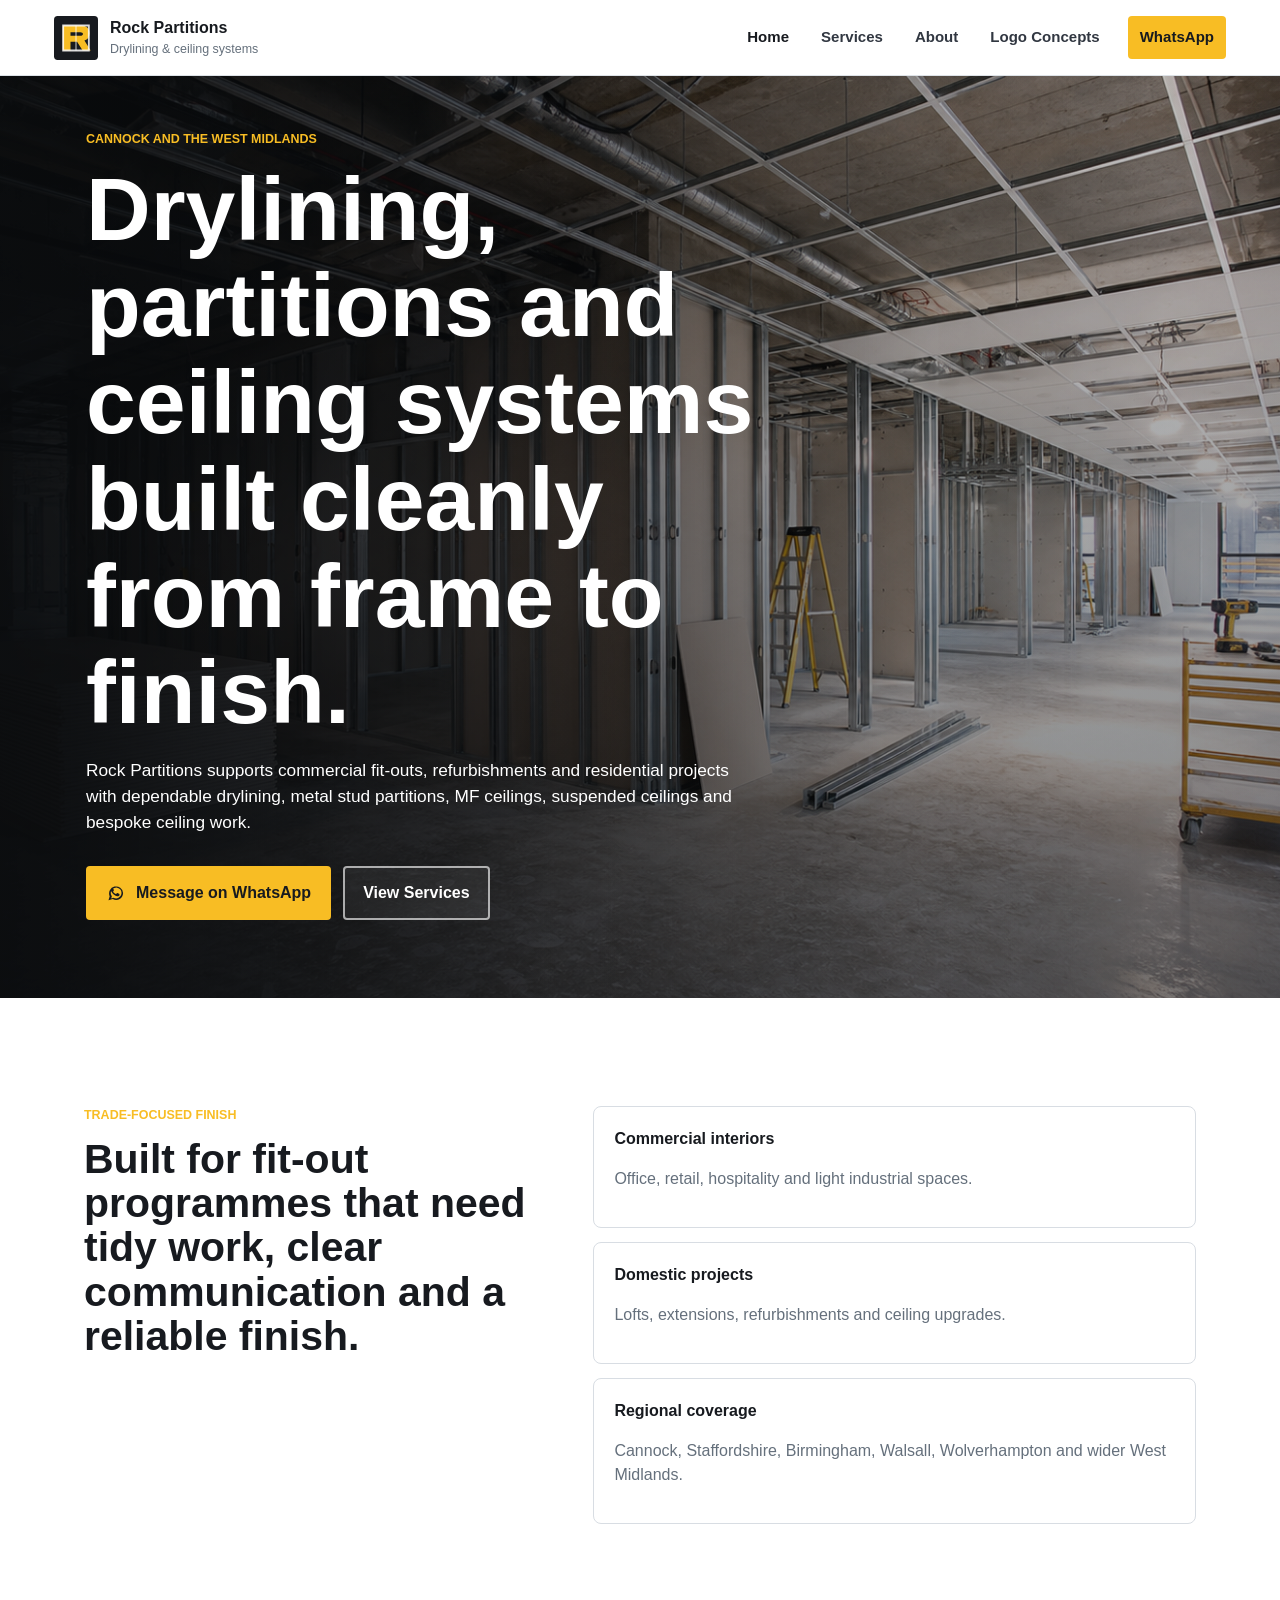
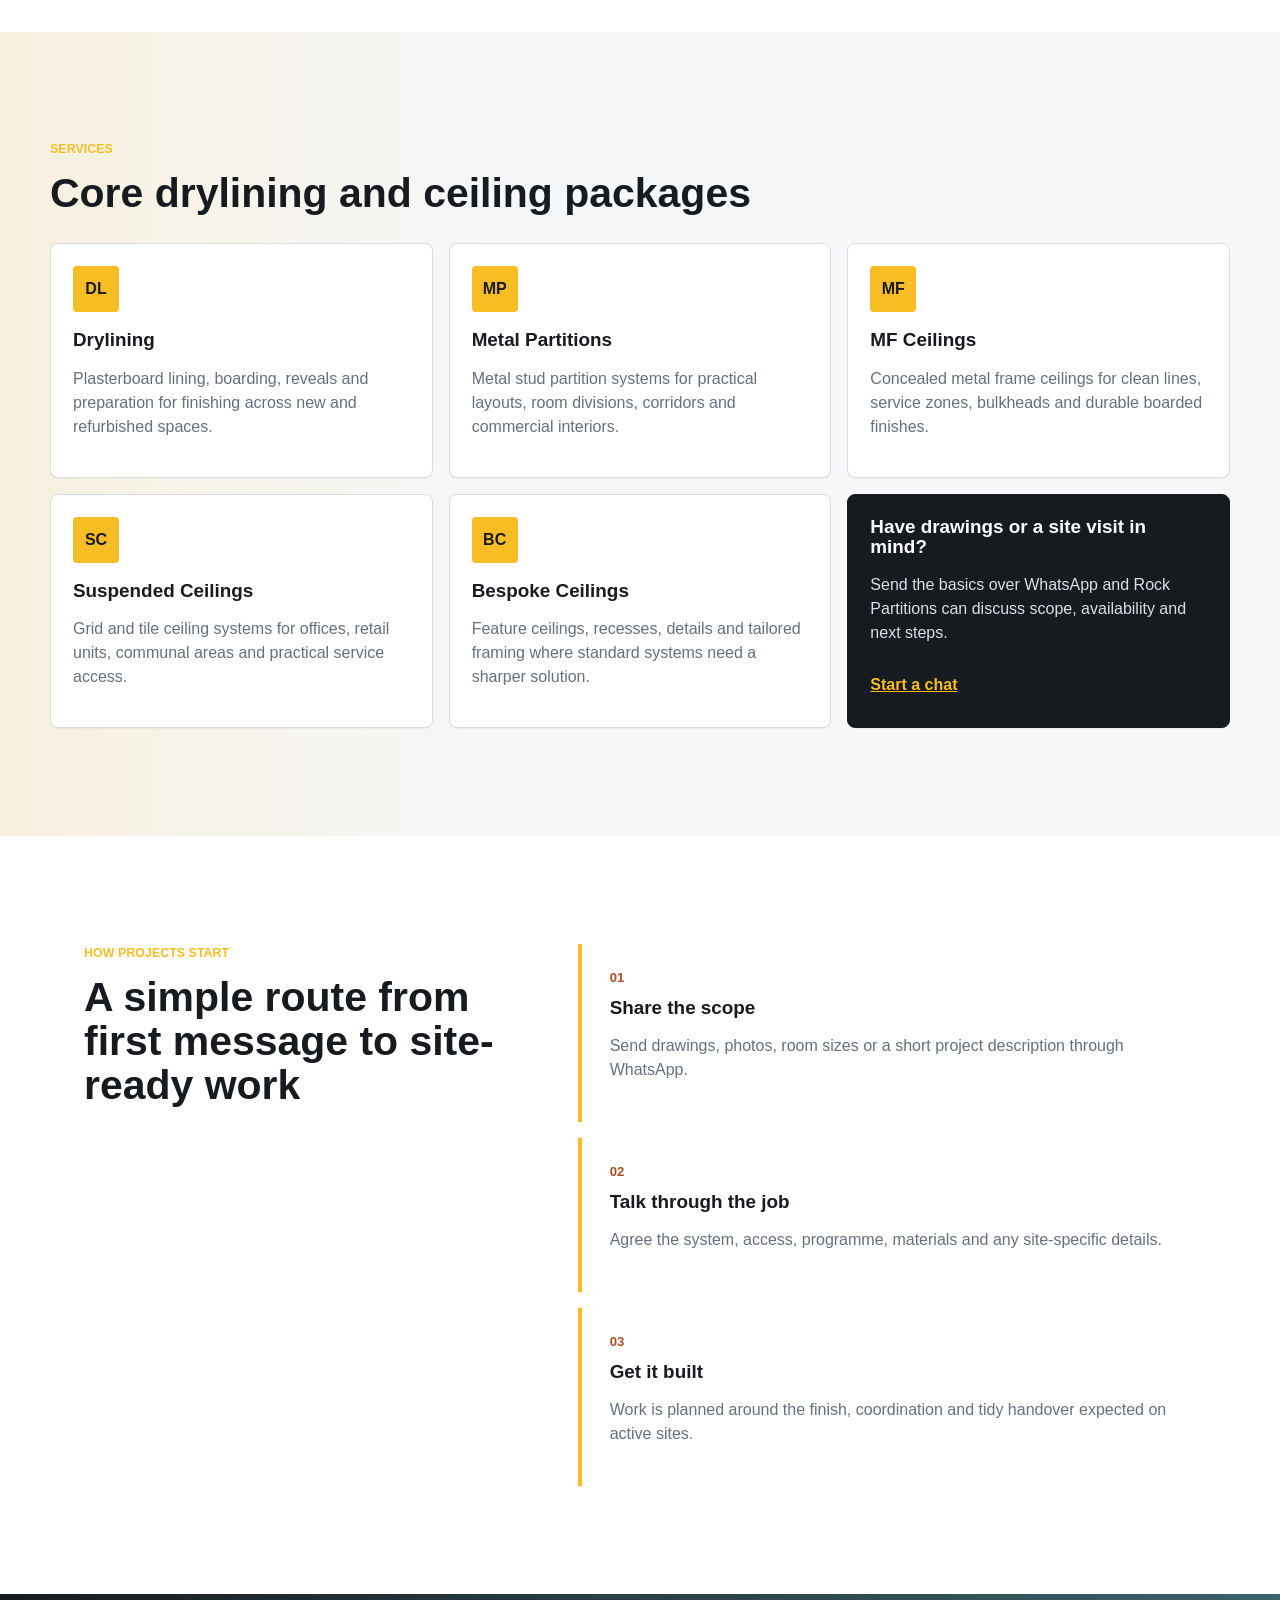
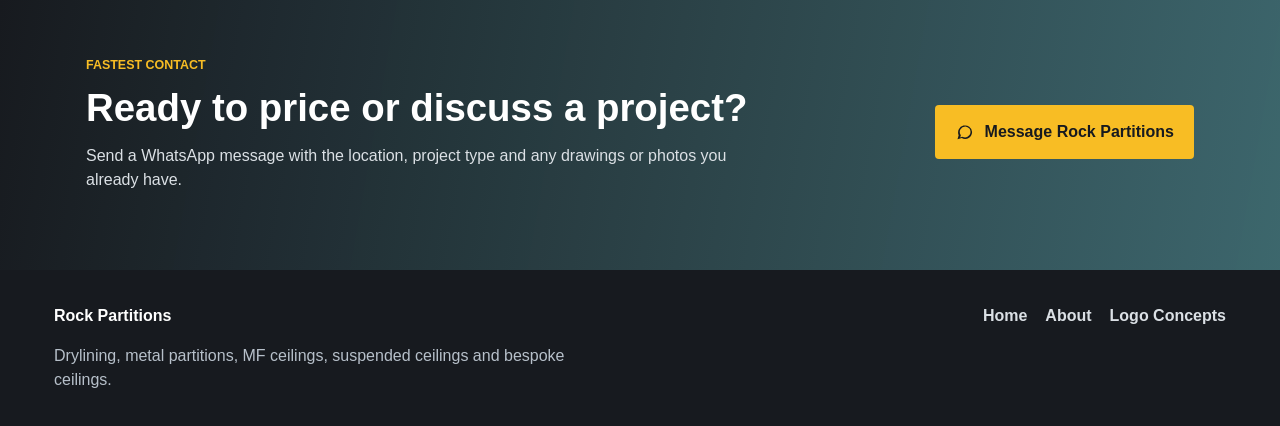
==== index.html @ 580cac14 "Add files via upload" ====
<!doctype html>
<html lang="en">
  <head>
    <meta charset="utf-8">
    <meta name="viewport" content="width=device-width, initial-scale=1">
    <title>Rock Partitions | Drylining, Partitions & Ceilings in Cannock</title>
    <meta
      name="description"
      content="Rock Partitions provides drylining, metal partitions, MF ceilings, suspended ceilings and bespoke ceiling work across Cannock and the West Midlands."
    >
    <link rel="icon" href="assets/logos/rock-partitions-mark.svg" type="image/svg+xml">
    <link rel="stylesheet" href="styles.css">
  </head>
  <body>
    <header class="site-header">
      <a class="brand" href="index.html" aria-label="Rock Partitions home">
        <img src="assets/logos/rock-partitions-mark.svg" alt="" width="44" height="44">
        <span>
          <strong>Rock Partitions</strong>
          <small>Drylining & ceiling systems</small>
        </span>
      </a>
      <button class="nav-toggle" type="button" aria-expanded="false" aria-controls="site-nav">
        <span class="sr-only">Menu</span>
        <span></span>
        <span></span>
        <span></span>
      </button>
      <nav id="site-nav" class="site-nav" aria-label="Main navigation">
        <a href="index.html" aria-current="page">Home</a>
        <a href="#services">Services</a>
        <a href="about.html">About</a>
        <a href="logos.html">Logo Concepts</a>
        <a class="nav-cta" href="https://wa.me/447775029205?text=Hi%20Rock%20Partitions%2C%20I%27d%20like%20to%20discuss%20a%20project." target="_blank" rel="noopener">WhatsApp</a>
      </nav>
    </header>

    <main>
      <section class="hero">
        <picture>
          <img src="assets/images/commercial-fitout-hero.png" alt="Commercial interior with metal stud partitions and suspended ceiling grid under construction">
        </picture>
        <div class="hero-content">
          <p class="eyebrow">Cannock and the West Midlands</p>
          <h1>Drylining, partitions and ceiling systems built cleanly from frame to finish.</h1>
          <p>
            Rock Partitions supports commercial fit-outs, refurbishments and residential projects
            with dependable drylining, metal stud partitions, MF ceilings, suspended ceilings and
            bespoke ceiling work.
          </p>
          <div class="button-row">
            <a class="button button-primary" href="https://wa.me/447775029205?text=Hi%20Rock%20Partitions%2C%20I%27d%20like%20to%20discuss%20a%20project." target="_blank" rel="noopener">
              <svg aria-hidden="true" viewBox="0 0 24 24"><path d="M20.5 11.9a8.4 8.4 0 0 1-12.4 7.4L3 20.7l1.4-4.9a8.4 8.4 0 1 1 16.1-3.9Zm-8.1-6.6a6.6 6.6 0 0 0-5.7 10l.3.5-.8 2.7 2.8-.8.5.3a6.6 6.6 0 1 0 2.9-12.7Zm3.9 9.5c-.2.6-1.1 1-1.6 1.1-.4.1-1 .2-3.2-.7-2.7-1.1-4.4-3.9-4.5-4.1-.1-.1-1.1-1.4-1.1-2.7s.7-1.9.9-2.2c.2-.2.5-.3.7-.3h.5c.2 0 .4 0 .6.5l.8 1.9c.1.2.1.4 0 .6l-.4.6-.3.4c-.1.1-.2.3-.1.5.1.2.6 1 1.3 1.6.9.8 1.6 1 1.9 1.2.2.1.4.1.5-.1l.8-1c.2-.2.4-.2.6-.1l1.9.9c.3.1.5.2.6.4 0 .1 0 .7-.2 1.3Z"/></svg>
              Message on WhatsApp
            </a>
            <a class="button button-secondary" href="#services">View Services</a>
          </div>
        </div>
      </section>

      <section class="intro section">
        <div class="section-heading">
          <p class="eyebrow">Trade-focused finish</p>
          <h2>Built for fit-out programmes that need tidy work, clear communication and a reliable finish.</h2>
        </div>
        <div class="intro-grid">
          <div>
            <strong>Commercial interiors</strong>
            <p>Office, retail, hospitality and light industrial spaces.</p>
          </div>
          <div>
            <strong>Domestic projects</strong>
            <p>Lofts, extensions, refurbishments and ceiling upgrades.</p>
          </div>
          <div>
            <strong>Regional coverage</strong>
            <p>Cannock, Staffordshire, Birmingham, Walsall, Wolverhampton and wider West Midlands.</p>
          </div>
        </div>
      </section>

      <section id="services" class="section services">
        <div class="section-heading">
          <p class="eyebrow">Services</p>
          <h2>Core drylining and ceiling packages</h2>
        </div>
        <div class="service-grid">
          <article class="service-card">
            <span class="service-icon">DL</span>
            <h3>Drylining</h3>
            <p>Plasterboard lining, boarding, reveals and preparation for finishing across new and refurbished spaces.</p>
          </article>
          <article class="service-card">
            <span class="service-icon">MP</span>
            <h3>Metal Partitions</h3>
            <p>Metal stud partition systems for practical layouts, room divisions, corridors and commercial interiors.</p>
          </article>
          <article class="service-card">
            <span class="service-icon">MF</span>
            <h3>MF Ceilings</h3>
            <p>Concealed metal frame ceilings for clean lines, service zones, bulkheads and durable boarded finishes.</p>
          </article>
          <article class="service-card">
            <span class="service-icon">SC</span>
            <h3>Suspended Ceilings</h3>
            <p>Grid and tile ceiling systems for offices, retail units, communal areas and practical service access.</p>
          </article>
          <article class="service-card">
            <span class="service-icon">BC</span>
            <h3>Bespoke Ceilings</h3>
            <p>Feature ceilings, recesses, details and tailored framing where standard systems need a sharper solution.</p>
          </article>
          <article class="service-card callout-card">
            <h3>Have drawings or a site visit in mind?</h3>
            <p>Send the basics over WhatsApp and Rock Partitions can discuss scope, availability and next steps.</p>
            <a href="https://wa.me/447775029205?text=Hi%20Rock%20Partitions%2C%20I%20have%20drawings%20or%20a%20site%20visit%20to%20discuss." target="_blank" rel="noopener">Start a chat</a>
          </article>
        </div>
      </section>

      <section class="process section">
        <div class="section-heading">
          <p class="eyebrow">How projects start</p>
          <h2>A simple route from first message to site-ready work</h2>
        </div>
        <ol class="steps">
          <li>
            <span>01</span>
            <h3>Share the scope</h3>
            <p>Send drawings, photos, room sizes or a short project description through WhatsApp.</p>
          </li>
          <li>
            <span>02</span>
            <h3>Talk through the job</h3>
            <p>Agree the system, access, programme, materials and any site-specific details.</p>
          </li>
          <li>
            <span>03</span>
            <h3>Get it built</h3>
            <p>Work is planned around the finish, coordination and tidy handover expected on active sites.</p>
          </li>
        </ol>
      </section>

      <section class="contact-band">
        <div>
          <p class="eyebrow">Fastest contact</p>
          <h2>Ready to price or discuss a project?</h2>
          <p>Send a WhatsApp message with the location, project type and any drawings or photos you already have.</p>
        </div>
        <a class="button button-primary" href="https://wa.me/447775029205?text=Hi%20Rock%20Partitions%2C%20I%27d%20like%20to%20discuss%20a%20project." target="_blank" rel="noopener">
          <svg aria-hidden="true" viewBox="0 0 24 24"><path d="M20.5 11.9a8.4 8.4 0 0 1-12.4 7.4L3 20.7l1.4-4.9a8.4 8.4 0 1 1 16.1-3.9Zm-8.1-6.6a6.6 6.6 0 0 0-5.7 10l.3.5-.8 2.7 2.8-.8.5.3a6.6 6.6 0 1 0 2.9-12.7Z"/></svg>
          Message Rock Partitions
        </a>
      </section>
    </main>

    <footer class="site-footer">
      <div>
        <strong>Rock Partitions</strong>
        <p>Drylining, metal partitions, MF ceilings, suspended ceilings and bespoke ceilings.</p>
      </div>
      <nav aria-label="Footer navigation">
        <a href="index.html">Home</a>
        <a href="about.html">About</a>
        <a href="logos.html">Logo Concepts</a>
      </nav>
    </footer>
    <script src="scripts/main.js"></script>
  </body>
</html>
---- styles.css ----
:root {
  --ink: #171a1f;
  --ink-soft: #313741;
  --steel: #65707c;
  --line: #d8dde3;
  --mist: #f6f7f8;
  --white: #ffffff;
  --yellow: #f8bd24;
  --yellow-deep: #ca8a04;
  --oxide: #ad4d22;
  --teal: #416f75;
  --shadow: 0 20px 48px rgba(23, 26, 31, 0.12);
  --max: 1180px;
}

* {
  box-sizing: border-box;
}

html {
  scroll-behavior: smooth;
}

body {
  margin: 0;
  color: var(--ink);
  background: var(--white);
  font-family: Arial, Helvetica, sans-serif;
  line-height: 1.5;
  overflow-x: hidden;
}

img,
svg {
  display: block;
  max-width: 100%;
}

a {
  color: inherit;
}

.sr-only {
  position: absolute;
  width: 1px;
  height: 1px;
  padding: 0;
  margin: -1px;
  overflow: hidden;
  clip: rect(0, 0, 0, 0);
  border: 0;
}

.site-header {
  position: sticky;
  top: 0;
  z-index: 20;
  display: flex;
  align-items: center;
  justify-content: space-between;
  min-height: 76px;
  padding: 12px clamp(18px, 5vw, 54px);
  background: rgba(255, 255, 255, 0.94);
  border-bottom: 1px solid rgba(216, 221, 227, 0.85);
  backdrop-filter: blur(16px);
}

.brand {
  display: inline-flex;
  align-items: center;
  gap: 12px;
  min-width: 0;
  max-width: calc(100% - 58px);
  text-decoration: none;
}

.brand img {
  flex: 0 0 44px;
}

.brand strong {
  display: block;
  font-size: 1rem;
  letter-spacing: 0;
}

.brand small {
  display: block;
  color: var(--steel);
  font-size: 0.78rem;
}

.site-nav {
  display: flex;
  align-items: center;
  gap: 8px;
}

.site-nav a {
  min-height: 40px;
  padding: 10px 12px;
  color: var(--ink-soft);
  font-size: 0.94rem;
  font-weight: 700;
  text-decoration: none;
}

.site-nav a:hover,
.site-nav a[aria-current="page"] {
  color: var(--ink);
}

.site-nav .nav-cta {
  display: inline-flex;
  align-items: center;
  margin-left: 8px;
  border-radius: 4px;
  color: var(--ink);
  background: var(--yellow);
}

.nav-toggle {
  display: none;
  flex: 0 0 44px;
  width: 44px;
  height: 44px;
  padding: 0;
  border: 1px solid #aeb7c2;
  border-radius: 4px;
  background: var(--white);
}

.nav-toggle span:not(.sr-only) {
  display: block;
  width: 20px;
  height: 2px;
  margin: 5px auto;
  background: var(--ink);
}

.hero {
  position: relative;
  display: grid;
  min-height: calc(100vh - 76px);
  overflow: hidden;
  background: var(--ink);
}

.hero picture,
.hero img {
  grid-area: 1 / 1;
  width: 100%;
  height: 100%;
}

.hero::after {
  content: "";
  z-index: 1;
  grid-area: 1 / 1;
  background:
    linear-gradient(90deg, rgba(10, 12, 14, 0.88) 0%, rgba(10, 12, 14, 0.62) 35%, rgba(10, 12, 14, 0.18) 72%),
    linear-gradient(0deg, rgba(10, 12, 14, 0.42), rgba(10, 12, 14, 0.06));
}

.hero img {
  object-fit: cover;
}

.hero-content {
  position: relative;
  z-index: 2;
  grid-area: 1 / 1;
  align-self: center;
  width: min(720px, calc(100% - 36px));
  margin-left: clamp(18px, 7vw, 86px);
  padding: 54px 0 78px;
  color: var(--white);
}

.eyebrow {
  margin: 0 0 12px;
  color: var(--yellow);
  font-size: 0.78rem;
  font-weight: 800;
  text-transform: uppercase;
  letter-spacing: 0;
}

h1,
h2,
h3,
p {
  overflow-wrap: anywhere;
}

h1,
h2,
h3 {
  margin: 0;
  line-height: 1.08;
}

h1 {
  max-width: 760px;
  font-size: clamp(2.45rem, 7vw, 5.6rem);
}

h2 {
  max-width: 780px;
  font-size: clamp(1.75rem, 3.2vw, 3rem);
}

h3 {
  font-size: 1.18rem;
}

.hero-content p:not(.eyebrow),
.page-hero p,
.section-heading + .rich-copy p {
  max-width: 660px;
  font-size: 1.08rem;
}

.button-row {
  display: flex;
  flex-wrap: wrap;
  gap: 12px;
  margin-top: 30px;
}

.button {
  display: inline-flex;
  align-items: center;
  justify-content: center;
  gap: 10px;
  min-height: 48px;
  padding: 13px 18px;
  border: 2px solid transparent;
  border-radius: 4px;
  font-weight: 800;
  text-decoration: none;
}

.button svg {
  width: 20px;
  height: 20px;
  fill: currentColor;
}

.button-primary {
  color: var(--ink);
  background: var(--yellow);
}

.button-primary:hover {
  background: #ffd44f;
}

.button-secondary {
  color: var(--white);
  border-color: rgba(255, 255, 255, 0.62);
  background: rgba(255, 255, 255, 0.06);
}

.section {
  max-width: var(--max);
  margin: 0 auto;
  padding: clamp(64px, 9vw, 108px) clamp(18px, 5vw, 34px);
}

.section-heading {
  margin-bottom: 28px;
}

.intro {
  display: grid;
  grid-template-columns: minmax(0, 0.85fr) minmax(0, 1.15fr);
  gap: clamp(28px, 5vw, 70px);
}

.intro-grid {
  display: grid;
  gap: 14px;
}

.intro-grid div,
.service-card,
.team-card,
.logo-card {
  border: 1px solid var(--line);
  border-radius: 8px;
  background: var(--white);
}

.intro-grid div {
  padding: 20px;
}

.intro-grid strong {
  display: block;
  margin-bottom: 6px;
}

.intro-grid p,
.service-card p,
.team-card p,
.logo-card p,
.steps p,
.value-list p,
.site-footer p,
.rich-copy p {
  color: var(--steel);
}

.services {
  max-width: none;
  background:
    linear-gradient(90deg, rgba(248, 189, 36, 0.12), transparent 38%),
    var(--mist);
}

.services > * {
  max-width: var(--max);
  margin-left: auto;
  margin-right: auto;
}

.service-grid {
  display: grid;
  grid-template-columns: repeat(3, minmax(0, 1fr));
  gap: 16px;
}

.service-card {
  min-height: 220px;
  padding: 22px;
  box-shadow: 0 1px 0 rgba(23, 26, 31, 0.03);
}

.service-icon {
  display: inline-grid;
  place-items: center;
  width: 46px;
  height: 46px;
  margin-bottom: 18px;
  border-radius: 4px;
  color: var(--ink);
  background: var(--yellow);
  font-weight: 900;
}

.callout-card {
  color: var(--white);
  background: var(--ink);
  border-color: var(--ink);
}

.callout-card p {
  color: #dbe0e5;
}

.callout-card a {
  display: inline-flex;
  margin-top: 12px;
  color: var(--yellow);
  font-weight: 800;
}

.process {
  display: grid;
  grid-template-columns: minmax(0, 0.82fr) minmax(0, 1.18fr);
  gap: clamp(28px, 5vw, 70px);
}

.steps,
.value-list {
  display: grid;
  gap: 16px;
  padding: 0;
  margin: 0;
  list-style: none;
}

.steps li,
.value-list div {
  padding: 24px 0 24px 28px;
  border-left: 4px solid var(--yellow);
}

.steps span,
.value-list span {
  display: block;
  margin-bottom: 10px;
  color: var(--oxide);
  font-size: 0.82rem;
  font-weight: 900;
}

.contact-band {
  display: flex;
  align-items: center;
  justify-content: space-between;
  gap: 24px;
  padding: clamp(36px, 6vw, 62px) clamp(18px, 7vw, 86px);
  color: var(--white);
  background:
    linear-gradient(100deg, rgba(23, 26, 31, 0.96), rgba(65, 111, 117, 0.9)),
    var(--ink);
}

.contact-band h2 {
  font-size: clamp(1.7rem, 3vw, 2.6rem);
}

.contact-band p:not(.eyebrow) {
  max-width: 650px;
  color: #dbe0e5;
}

.page-hero {
  padding: clamp(70px, 10vw, 132px) clamp(18px, 7vw, 86px);
  color: var(--white);
  background:
    linear-gradient(110deg, rgba(23, 26, 31, 0.94), rgba(23, 26, 31, 0.7)),
    url("assets/images/commercial-fitout-hero.png") center / cover;
}

.page-hero h1 {
  font-size: clamp(2.2rem, 5vw, 4.7rem);
}

.page-hero code {
  color: var(--yellow);
  font-family: Consolas, "Courier New", monospace;
}

.logo-page-hero {
  background:
    linear-gradient(110deg, rgba(23, 26, 31, 0.98), rgba(65, 111, 117, 0.76)),
    url("assets/images/commercial-fitout-hero.png") center / cover;
}

.split {
  display: grid;
  grid-template-columns: minmax(0, 0.9fr) minmax(0, 1.1fr);
  gap: clamp(28px, 5vw, 70px);
}

.team {
  max-width: none;
  background: var(--mist);
}

.team > * {
  max-width: var(--max);
  margin-left: auto;
  margin-right: auto;
}

.team-grid,
.logo-gallery {
  display: grid;
  grid-template-columns: repeat(3, minmax(0, 1fr));
  gap: 16px;
}

.team-card {
  padding: 24px;
}

.avatar {
  display: grid;
  place-items: center;
  width: 84px;
  height: 84px;
  margin-bottom: 18px;
  border-radius: 50%;
  color: var(--white);
  background:
    linear-gradient(135deg, var(--ink), var(--teal));
  font-weight: 900;
}

.values {
  padding-top: 54px;
}

.value-list {
  grid-template-columns: repeat(3, minmax(0, 1fr));
}

.logo-gallery {
  grid-template-columns: repeat(2, minmax(0, 1fr));
}

.logo-card {
  padding: 20px;
  background: var(--mist);
}

.logo-card img {
  width: 100%;
  aspect-ratio: 16 / 9;
  object-fit: contain;
  padding: 18px;
  margin-bottom: 16px;
  border: 1px solid var(--line);
  border-radius: 6px;
  background: var(--white);
}

.logo-card h2 {
  font-size: 1.25rem;
}

.logo-card a {
  display: inline-flex;
  margin-top: 8px;
  color: var(--teal);
  font-weight: 900;
}

.site-footer {
  display: flex;
  justify-content: space-between;
  gap: 22px;
  padding: 34px clamp(18px, 5vw, 54px);
  color: #dbe0e5;
  background: var(--ink);
}

.site-footer strong {
  color: var(--white);
}

.site-footer p {
  max-width: 520px;
  margin-bottom: 0;
  color: #b7c0ca;
}

.site-footer nav {
  display: flex;
  flex-wrap: wrap;
  align-content: flex-start;
  gap: 12px 18px;
}

.site-footer a {
  color: #dbe0e5;
  font-weight: 800;
  text-decoration: none;
}

@media (max-width: 880px) {
  .nav-toggle {
    display: block;
  }

  .site-nav {
    position: absolute;
    left: 18px;
    right: 18px;
    top: calc(100% + 8px);
    display: none;
    flex-direction: column;
    align-items: stretch;
    padding: 10px;
    border: 1px solid var(--line);
    border-radius: 8px;
    background: var(--white);
    box-shadow: var(--shadow);
  }

  .site-nav.is-open {
    display: flex;
  }

  .site-nav a {
    padding: 12px;
  }

  .site-nav .nav-cta {
    margin-left: 0;
    justify-content: center;
  }

  .intro,
  .process,
  .split,
  .contact-band {
    grid-template-columns: 1fr;
  }

  .intro,
  .process,
  .split {
    display: block;
  }

  .service-grid,
  .team-grid,
  .value-list,
  .logo-gallery {
    grid-template-columns: 1fr;
  }

  .contact-band {
    display: grid;
    align-items: start;
  }
}

@media (max-width: 560px) {
  .site-header {
    min-height: 70px;
    gap: 12px;
    width: 100vw;
  }

  .brand {
    max-width: calc(100vw - 96px);
  }

  .brand small {
    display: none;
  }

  .nav-toggle {
    position: absolute;
    top: 13px;
    right: 18px;
    display: flex;
    flex-direction: column;
    align-items: center;
    justify-content: center;
    gap: 5px;
    margin-left: auto;
  }

  .nav-toggle span:not(.sr-only) {
    margin: 0;
  }

  .hero {
    min-height: 720px;
  }

  h1 {
    font-size: 1.95rem;
  }

  .hero-content {
    align-self: end;
    width: calc(100vw - 36px);
    max-width: calc(100vw - 36px);
    margin: 0 auto;
  }

  .hero::after {
    background:
      linear-gradient(0deg, rgba(10, 12, 14, 0.92) 0%, rgba(10, 12, 14, 0.68) 48%, rgba(10, 12, 14, 0.2) 100%);
  }

  .button,
  .contact-band .button {
    width: 100%;
  }

  .site-footer {
    display: block;
  }

  .site-footer nav {
    margin-top: 20px;
  }
}
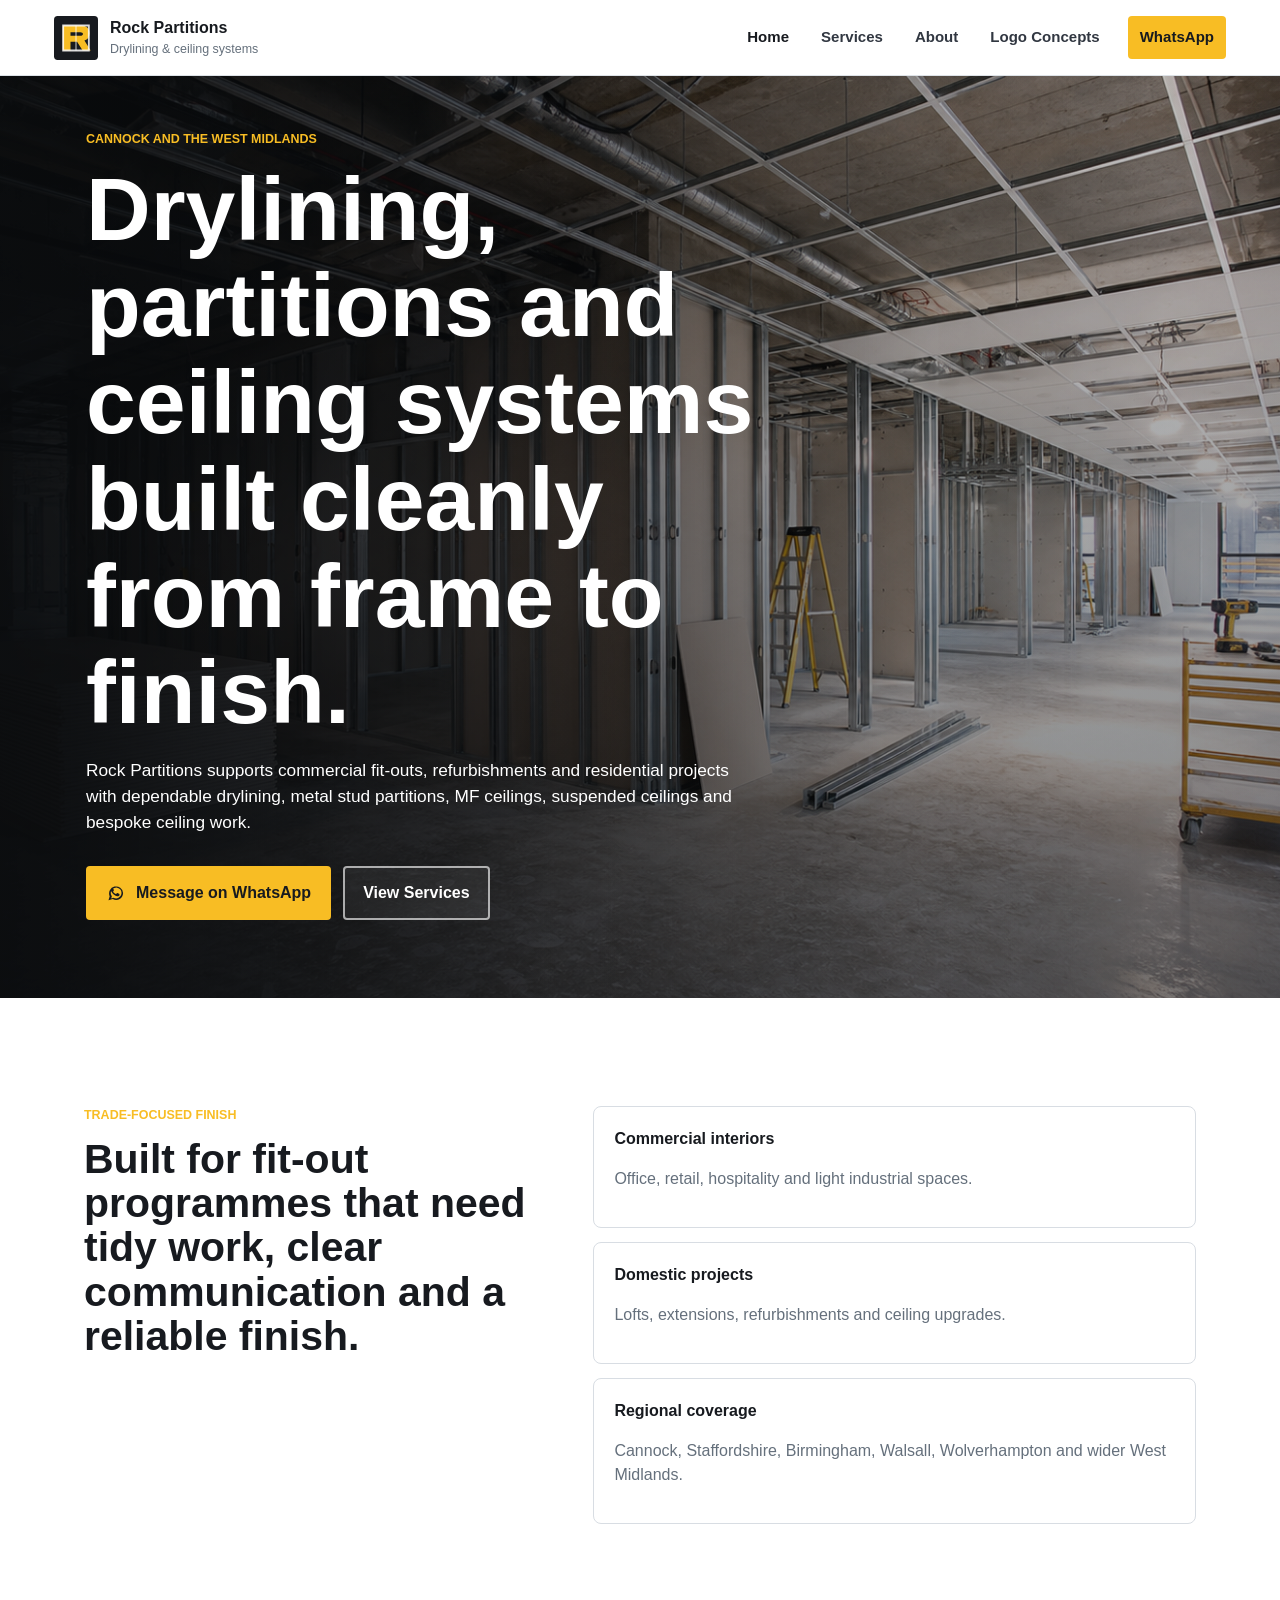
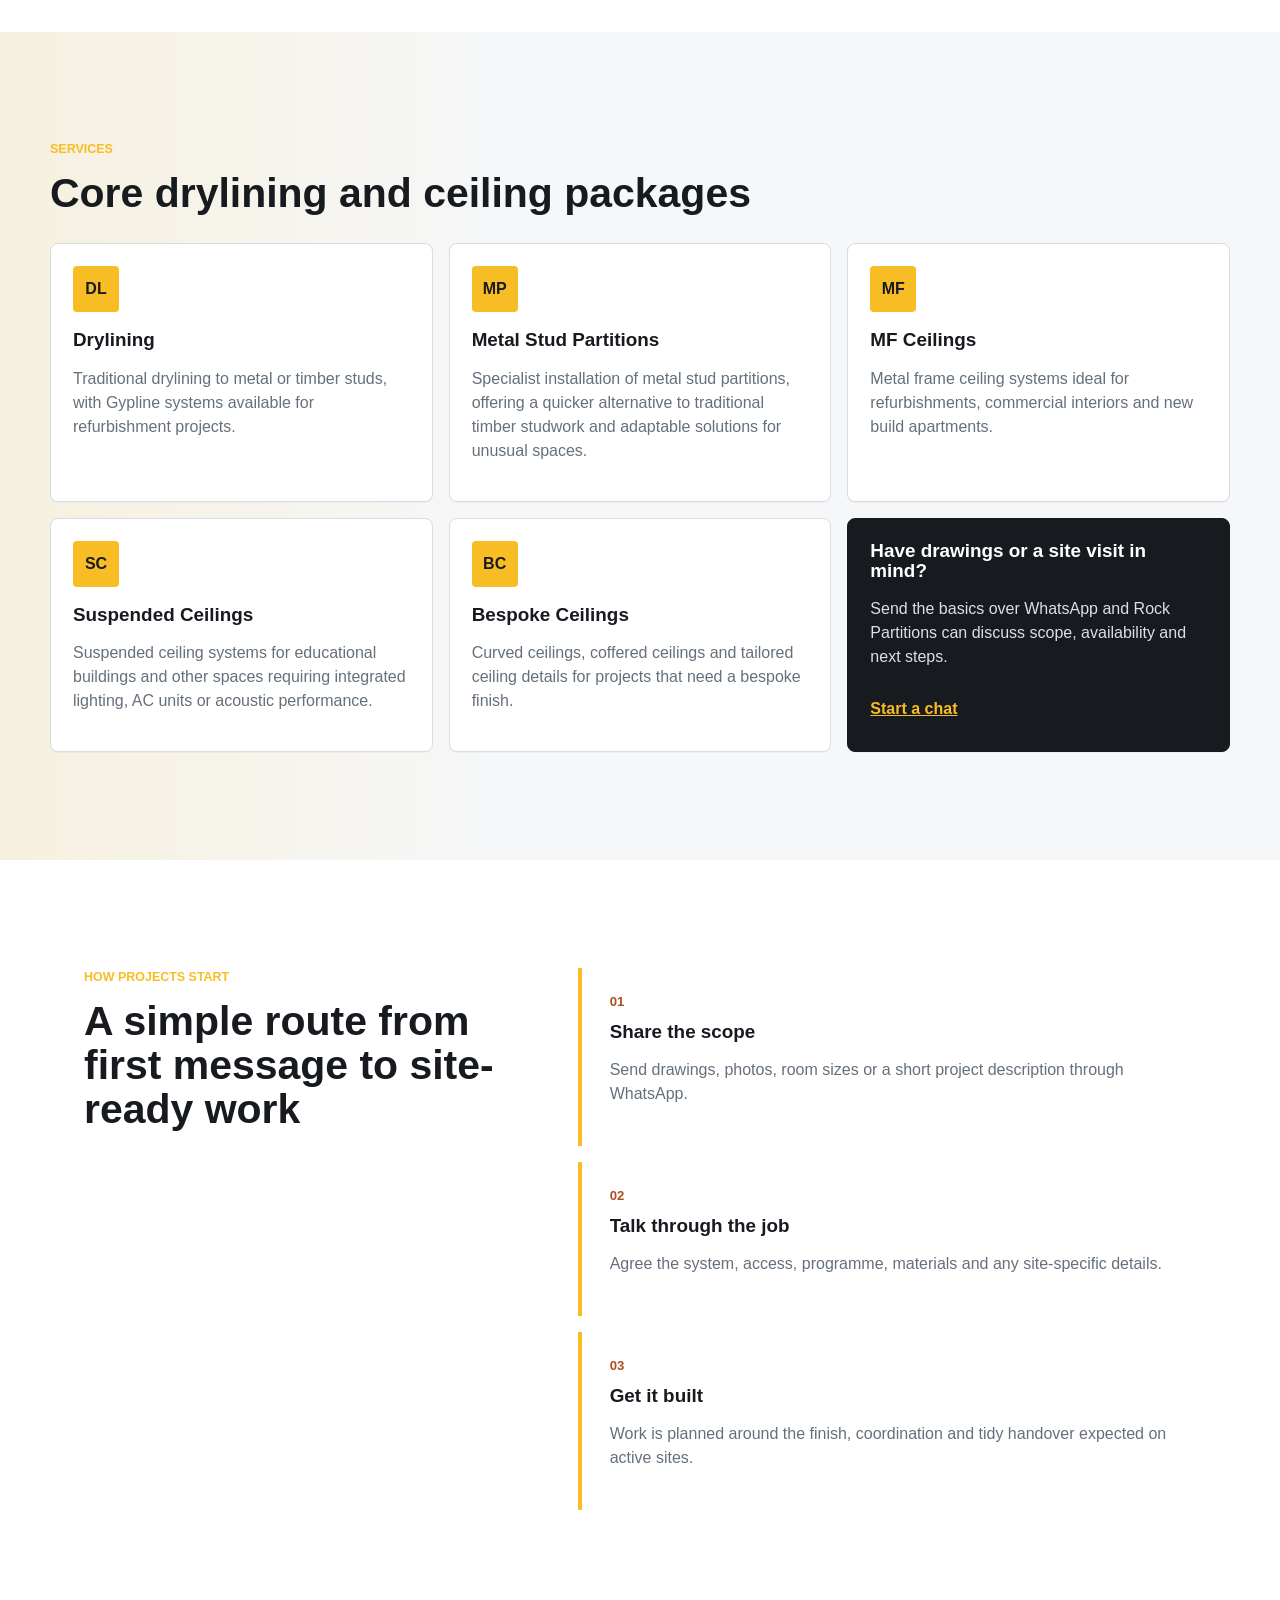
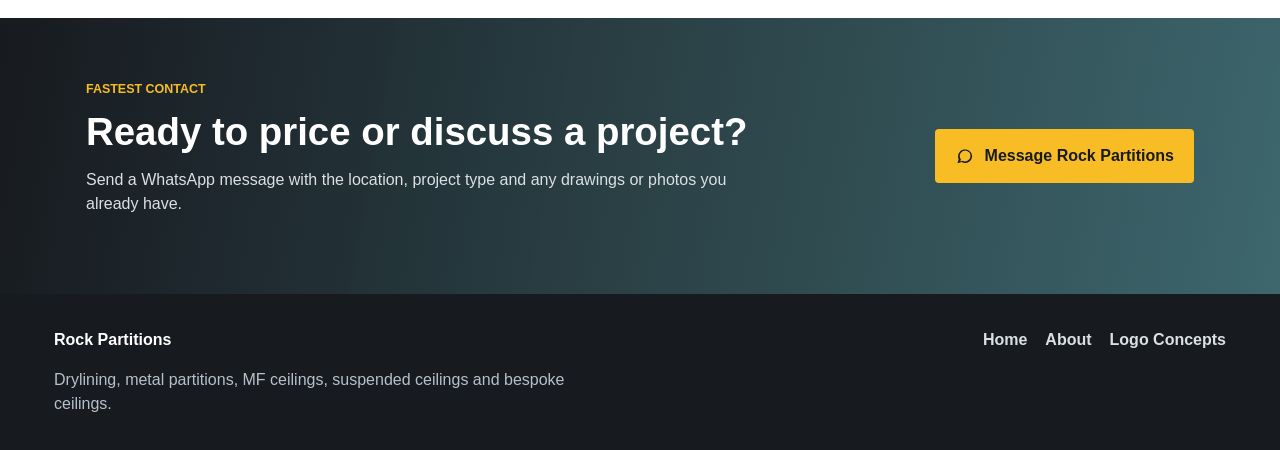
==== commit 94efab2e: "Update content in about and index pages for clarity and professionalism" ====
--- a/index.html
+++ b/index.html
@@ -88,27 +88,27 @@
           <article class="service-card">
             <span class="service-icon">DL</span>
             <h3>Drylining</h3>
-            <p>Plasterboard lining, boarding, reveals and preparation for finishing across new and refurbished spaces.</p>
+            <p>Traditional drylining to metal or timber studs, with Gypline systems available for refurbishment projects.</p>
           </article>
           <article class="service-card">
             <span class="service-icon">MP</span>
-            <h3>Metal Partitions</h3>
-            <p>Metal stud partition systems for practical layouts, room divisions, corridors and commercial interiors.</p>
+            <h3>Metal Stud Partitions</h3>
+            <p>Specialist installation of metal stud partitions, offering a quicker alternative to traditional timber studwork and adaptable solutions for unusual spaces.</p>
           </article>
           <article class="service-card">
             <span class="service-icon">MF</span>
             <h3>MF Ceilings</h3>
-            <p>Concealed metal frame ceilings for clean lines, service zones, bulkheads and durable boarded finishes.</p>
+            <p>Metal frame ceiling systems ideal for refurbishments, commercial interiors and new build apartments.</p>
           </article>
           <article class="service-card">
             <span class="service-icon">SC</span>
             <h3>Suspended Ceilings</h3>
-            <p>Grid and tile ceiling systems for offices, retail units, communal areas and practical service access.</p>
+            <p>Suspended ceiling systems for educational buildings and other spaces requiring integrated lighting, AC units or acoustic performance.</p>
           </article>
           <article class="service-card">
             <span class="service-icon">BC</span>
             <h3>Bespoke Ceilings</h3>
-            <p>Feature ceilings, recesses, details and tailored framing where standard systems need a sharper solution.</p>
+            <p>Curved ceilings, coffered ceilings and tailored ceiling details for projects that need a bespoke finish.</p>
           </article>
           <article class="service-card callout-card">
             <h3>Have drawings or a site visit in mind?</h3>
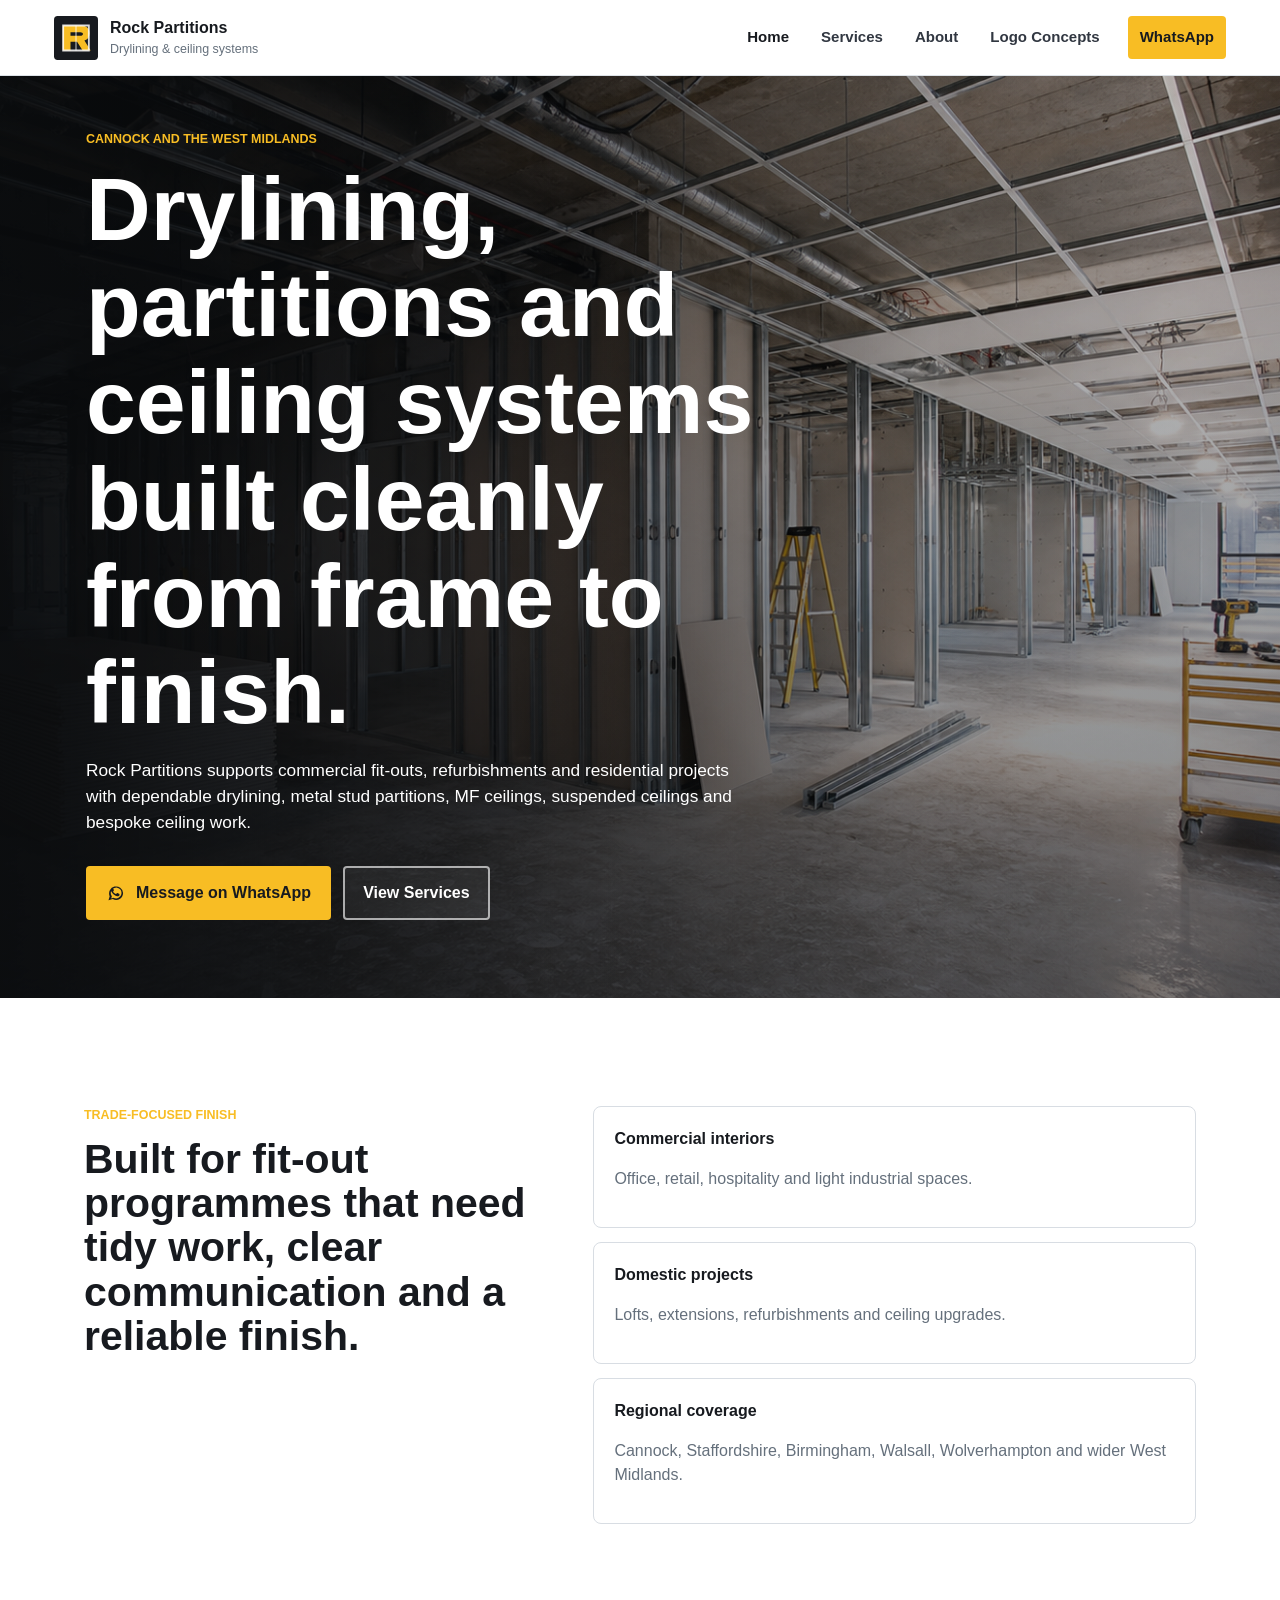
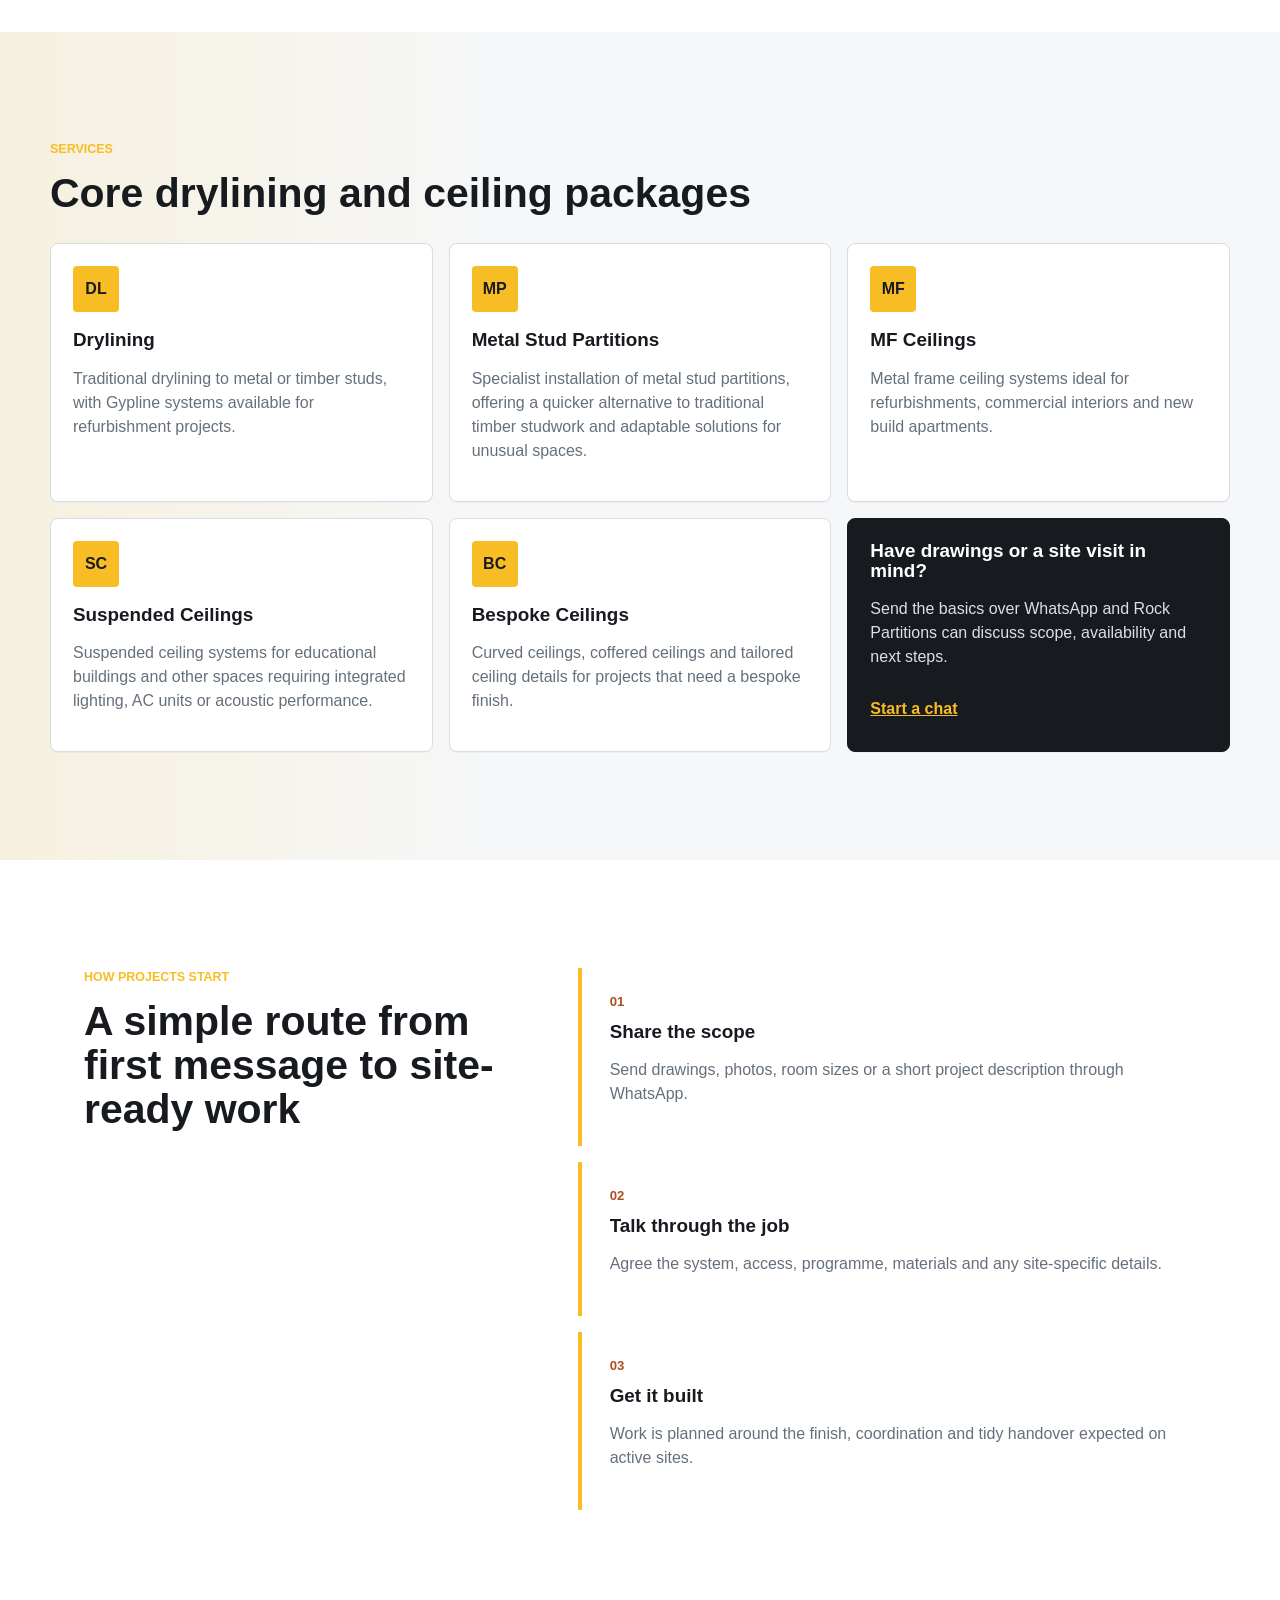
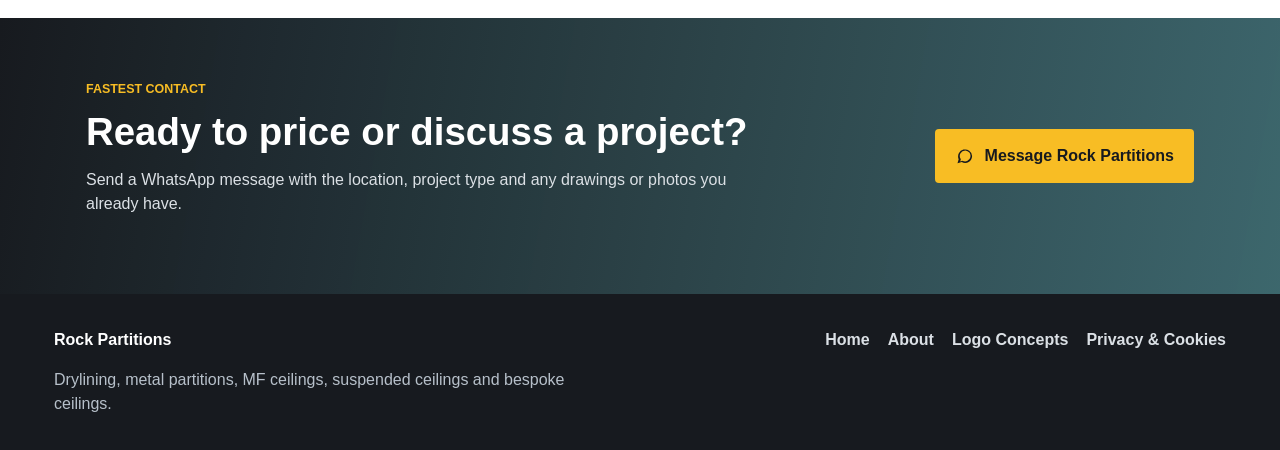
==== commit 2b8326d8: "Add Privacy & Cookies page and update navigation links" ====
--- a/index.html
+++ b/index.html
@@ -164,6 +164,7 @@
         <a href="index.html">Home</a>
         <a href="about.html">About</a>
         <a href="logos.html">Logo Concepts</a>
+        <a href="privacy.html">Privacy & Cookies</a>
       </nav>
     </footer>
     <script src="scripts/main.js"></script>
--- a/styles.css
+++ b/styles.css
@@ -440,6 +440,12 @@
     url("assets/images/commercial-fitout-hero.png") center / cover;
 }
 
+.legal-hero {
+  background:
+    linear-gradient(110deg, rgba(23, 26, 31, 0.98), rgba(23, 26, 31, 0.78)),
+    url("assets/images/commercial-fitout-hero.png") center / cover;
+}
+
 .split {
   display: grid;
   grid-template-columns: minmax(0, 0.9fr) minmax(0, 1.1fr);
@@ -518,6 +524,29 @@
   margin-top: 8px;
   color: var(--teal);
   font-weight: 900;
+}
+
+.legal-content {
+  max-width: 920px;
+}
+
+.legal-content .rich-copy {
+  display: grid;
+  gap: 12px;
+}
+
+.legal-content h2 {
+  margin-top: 28px;
+  font-size: clamp(1.45rem, 2.5vw, 2.1rem);
+}
+
+.legal-content h3 {
+  margin-top: 16px;
+}
+
+.legal-content a {
+  color: var(--teal);
+  font-weight: 800;
 }
 
 .site-footer {
